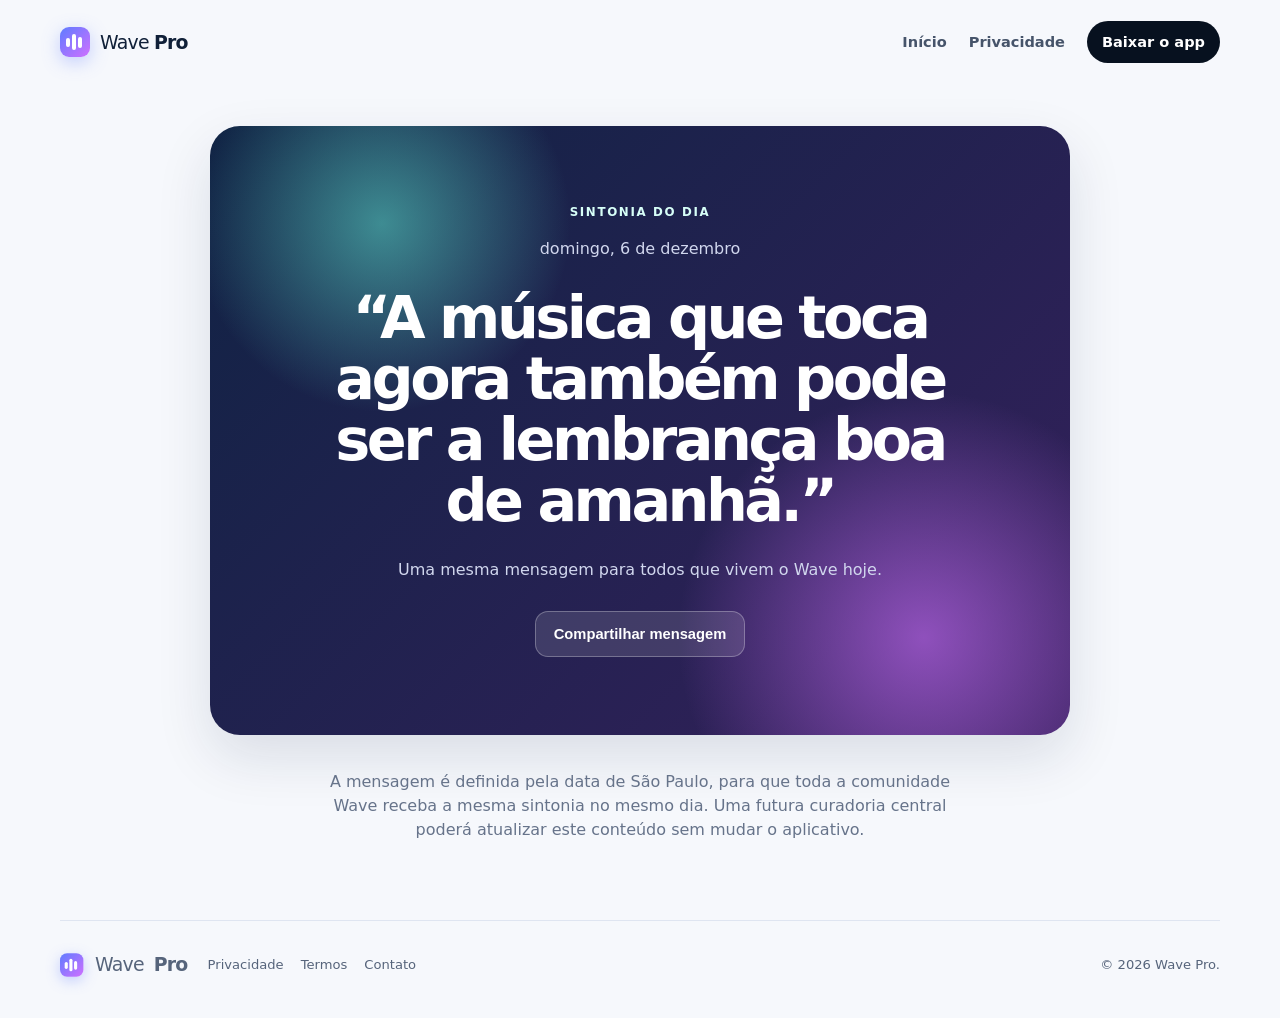
==== hoje.html @ 35218733 "Publica site institucional inicial do Wave Pro" ====
<!doctype html>
<html lang="pt-BR"><head><meta charset="utf-8"><meta name="viewport" content="width=device-width, initial-scale=1"><meta name="description" content="A Sintonia do Dia é uma mensagem compartilhada com toda a comunidade Wave."><meta name="theme-color" content="#07111f"><title>Sintonia do dia — Wave Pro</title><link rel="stylesheet" href="assets/site.css"></head><body>
<header class="site-header"><a class="brand" href="/" aria-label="Wave Pro, início"><span class="brand-mark" aria-hidden="true"><i></i><i></i><i></i></span><span>Wave <b>Pro</b></span></a><nav><a href="/">Início</a><a href="privacy.html">Privacidade</a><a class="nav-cta" href="https://play.google.com/store/apps/details?id=com.wavepro.app" target="_blank" rel="noopener">Baixar o app</a></nav></header>
<main class="daily-page"><section class="daily-card"><p class="eyebrow">SINTONIA DO DIA</p><p data-daily-date>Hoje</p><blockquote data-daily-quote>“Toda música encontra seu momento quando você decide escutar de verdade.”</blockquote><p>Uma mesma mensagem para todos que vivem o Wave hoje.</p><button class="button button-light" type="button" data-share-daily>Compartilhar mensagem</button></section><p class="daily-explanation">A mensagem é definida pela data de São Paulo, para que toda a comunidade Wave receba a mesma sintonia no mesmo dia. Uma futura curadoria central poderá atualizar este conteúdo sem mudar o aplicativo.</p></main>
<footer class="site-footer"><div class="footer-brand"><span class="brand-mark small" aria-hidden="true"><i></i><i></i><i></i></span> Wave <b>Pro</b></div><div class="footer-links"><a href="privacy.html">Privacidade</a><a href="terms.html">Termos</a><a href="mailto:qualidade.rjl@gmail.com">Contato</a></div><p>© <span data-current-year></span> Wave Pro.</p></footer><script src="assets/site.js"></script></body></html>
---- assets/site.css ----
:root { --night:#07111f; --night-soft:#0c1a2d; --ink:#102038; --muted:#66738a; --paper:#f6f8fc; --white:#fff; --wave:#5f7cff; --mint:#5fe5d1; --pink:#cf70ff; --line:#dfe5f1; --radius:24px; --shadow:0 22px 55px rgba(13,31,64,.12); }
* { box-sizing:border-box; } html { background:var(--paper); scroll-behavior:smooth; } body { margin:0; color:var(--ink); background:var(--paper); font-family:Inter,ui-sans-serif,system-ui,-apple-system,BlinkMacSystemFont,"Segoe UI",sans-serif; line-height:1.5; } a { color:inherit; text-decoration:none; } a:focus-visible,button:focus-visible { outline:3px solid var(--mint); outline-offset:3px; }
.site-header,main,.site-footer { width:min(1160px,calc(100% - 40px)); margin-inline:auto; }.site-header { min-height:84px; display:flex; align-items:center; justify-content:space-between; gap:22px; }.brand,.footer-brand { display:inline-flex; align-items:center; gap:10px; font-size:1.18rem; letter-spacing:-.04em; font-weight:500; }.brand b,.footer-brand b { font-weight:800; }.brand-mark { width:30px; height:30px; padding:7px 6px; display:inline-flex; align-items:center; gap:2px; border-radius:9px; background:linear-gradient(135deg,var(--wave),var(--pink)); box-shadow:0 5px 18px rgba(95,124,255,.34); }.brand-mark i { display:block; width:4px; border-radius:5px; background:white; }.brand-mark i:nth-child(1) { height:9px; }.brand-mark i:nth-child(2) { height:16px; }.brand-mark i:nth-child(3) { height:11px; }.brand-mark.small { transform:scale(.78); transform-origin:left center; margin-right:-5px; } nav { display:flex; align-items:center; gap:22px; color:#46546a; font-size:.91rem; font-weight:650; } nav > a:not(.nav-cta):hover,.footer-links a:hover { color:var(--wave); }.nav-cta { padding:10px 15px; color:white; background:var(--night); border-radius:100px; }
.hero { min-height:570px; margin:0 -10px 64px; padding:clamp(42px,8vw,96px) clamp(24px,7vw,82px); position:relative; overflow:hidden; color:white; display:grid; grid-template-columns:1.06fr .94fr; align-items:center; gap:42px; border-radius:34px; background:radial-gradient(circle at 78% 20%,#253f77 0,transparent 29%),radial-gradient(circle at 28% 88%,#1a5362 0,transparent 37%),linear-gradient(135deg,#07111f 0%,#0c1c35 100%); }.hero::after { content:""; position:absolute; inset:0; opacity:.24; pointer-events:none; background-image:linear-gradient(rgba(255,255,255,.08) 1px,transparent 1px),linear-gradient(90deg,rgba(255,255,255,.08) 1px,transparent 1px); background-size:42px 42px; mask-image:linear-gradient(90deg,#000 0,transparent 75%); }.hero-copy,.hero-art { position:relative; z-index:1; }.eyebrow { margin:0 0 15px; color:var(--mint); letter-spacing:.14em; font-size:.74rem; font-weight:800; } h1,h2,h3,p { margin-top:0; } h1 { max-width:680px; margin-bottom:20px; font-size:clamp(2.8rem,5.6vw,5.2rem); line-height:.98; letter-spacing:-.065em; }.lead { max-width:570px; margin-bottom:30px; color:#c4cede; font-size:1.11rem; }.hero-actions,.share-actions { display:flex; flex-wrap:wrap; gap:12px; }.button { min-height:46px; padding:12px 18px; display:inline-flex; justify-content:center; align-items:center; gap:9px; border:1px solid transparent; border-radius:13px; font-weight:780; font-size:.92rem; transition:transform .16s ease,box-shadow .16s ease,background .16s ease; cursor:pointer; }.button:hover { transform:translateY(-2px); }.button-primary { color:#061121; background:var(--mint); box-shadow:0 10px 25px rgba(95,229,209,.2); }.button-primary:hover { box-shadow:0 15px 30px rgba(95,229,209,.3); }.button-quiet { color:white; border-color:rgba(255,255,255,.26); background:rgba(255,255,255,.06); }.button-quiet:hover { background:rgba(255,255,255,.13); }.button-light { color:white; border-color:rgba(255,255,255,.28); background:rgba(255,255,255,.12); }.button-light:hover { background:rgba(255,255,255,.2); }.fine-print { margin:14px 0 0; color:#99a9c1; font-size:.8rem; }
.hero-art { min-height:370px; display:grid; place-items:center; }.orb { position:absolute; border-radius:50%; filter:blur(2px); opacity:.86; }.orb-one { width:242px; height:242px; top:9%; left:6%; background:radial-gradient(circle at 30% 30%,var(--mint),transparent 64%); }.orb-two { width:280px; height:280px; right:-6%; bottom:-1%; background:radial-gradient(circle at 60% 50%,var(--pink),transparent 64%); }.player-preview { width:min(330px,100%); padding:15px; position:relative; transform:rotate(5deg); border:1px solid rgba(255,255,255,.25); border-radius:25px; background:rgba(11,25,48,.7); box-shadow:0 30px 56px rgba(0,0,0,.35); backdrop-filter:blur(12px); }.preview-top { display:flex; align-items:center; gap:7px; color:#a7b8d6; font-size:.6rem; font-weight:800; letter-spacing:.12em; }.preview-dots { margin-left:auto; font-size:1.1rem; letter-spacing:0; }.mini-mark { width:18px; height:18px; border-radius:6px; background:linear-gradient(135deg,var(--mint),var(--wave)); }.preview-cover { height:190px; margin:15px 0; display:grid; place-items:center; border-radius:17px; background:radial-gradient(circle at 30% 30%,#97f4e7,transparent 18%),radial-gradient(circle at 75% 72%,#e28aff,transparent 27%),linear-gradient(135deg,#486bff,#14224e 60%); }.preview-cover span { font-size:6.3rem; font-weight:900; opacity:.74; }.preview-line { height:8px; width:48%; margin:7px 0; border-radius:30px; background:#72809b; opacity:.55; }.preview-line.strong { width:74%; background:white; opacity:.9; }.preview-progress { height:3px; margin:20px 0; border-radius:9px; background:#52617b; }.preview-progress span { display:block; height:100%; width:41%; border-radius:inherit; background:var(--mint); }.preview-controls { display:flex; align-items:center; justify-content:space-around; font-size:1.25rem; }.preview-controls b { width:45px; height:45px; display:grid; place-items:center; padding-left:3px; border-radius:50%; color:#07111f; background:white; }
.section { padding:72px 0; }.section-heading { max-width:700px; }.section-heading h2,.daily-banner h2 { margin-bottom:0; font-size:clamp(2rem,3.6vw,3.2rem); line-height:1.05; letter-spacing:-.055em; }.feature-grid { margin-top:34px; display:grid; grid-template-columns:repeat(3,1fr); gap:16px; }.feature-card { min-height:218px; padding:27px; border:1px solid var(--line); border-radius:var(--radius); background:var(--white); box-shadow:0 10px 30px rgba(26,41,73,.04); }.feature-number { color:var(--wave); font-size:.8rem; font-weight:850; letter-spacing:.1em; }.feature-card h3 { margin:30px 0 9px; font-size:1.2rem; letter-spacing:-.035em; }.feature-card p { color:var(--muted); font-size:.93rem; }.daily-banner { margin:22px 0 78px; padding:clamp(30px,5vw,54px); display:flex; justify-content:space-between; gap:30px; align-items:center; color:white; border-radius:var(--radius); background:linear-gradient(120deg,#4632a3,#7b42c2 53%,#286c90); }.daily-banner .eyebrow { color:#c9fff5; }.daily-banner h2 { max-width:650px; }.daily-banner p:not(.eyebrow) { margin:13px 0 0; color:#e5dcfa; }.site-footer { padding:29px 0 38px; display:flex; flex-wrap:wrap; align-items:center; gap:20px; border-top:1px solid var(--line); color:#56647b; font-size:.82rem; }.footer-links { display:flex; flex-wrap:wrap; gap:17px; }.site-footer p { margin:0 0 0 auto; }
.subpage { padding:52px 0 78px; }.subpage-header { margin:0 -10px 44px; padding:clamp(34px,6vw,66px); color:white; border-radius:30px; background:linear-gradient(120deg,#0c1b35,#173565); }.subpage-header h1 { margin-bottom:14px; font-size:clamp(2.4rem,5vw,4.5rem); }.subpage-header p:last-child { max-width:640px; margin:0; color:#c5d1e8; }.legal-content { max-width:830px; margin:auto; padding:clamp(22px,5vw,46px); border:1px solid var(--line); border-radius:var(--radius); background:white; }.legal-content h2 { margin:37px 0 12px; font-size:1.25rem; letter-spacing:-.025em; }.legal-content h2:first-child { margin-top:0; }.legal-content p,.legal-content li { color:#526078; }.legal-content ul { padding-left:22px; }.legal-content a { color:#345eea; text-decoration:underline; text-underline-offset:3px; }
.share-page { min-height:calc(100vh - 215px); padding:28px 0 68px; display:grid; place-items:center; }.share-card { width:min(860px,100%); padding:clamp(22px,5vw,48px); display:grid; grid-template-columns:minmax(180px,270px) 1fr; gap:clamp(25px,5vw,52px); align-items:center; overflow:hidden; border-radius:30px; color:white; background:radial-gradient(circle at 6% 94%,#315b7f,transparent 31%),linear-gradient(135deg,#07111f,#122a52); box-shadow:var(--shadow); }.share-cover { aspect-ratio:1; width:100%; display:grid; place-items:center; overflow:hidden; border-radius:22px; background:linear-gradient(135deg,#5c75f4,#5b277f); }.share-cover img { width:100%; height:100%; object-fit:cover; }.share-cover .cover-letter { font-size:6rem; font-weight:900; }.share-meta .eyebrow { margin-bottom:10px; }.share-meta h1 { margin-bottom:10px; font-size:clamp(2rem,4vw,3.7rem); }.share-artist { margin-bottom:27px; color:#bdc9dd; font-size:1.05rem; }.share-note { margin:16px 0 0; color:#9fb0ca; font-size:.82rem; }.invalid-share { text-align:center; }.invalid-share h1 { margin-inline:auto; }.daily-page { max-width:860px; margin:auto; padding:42px 0 78px; }.daily-card { padding:clamp(34px,8vw,78px); text-align:center; color:white; border-radius:30px; background:radial-gradient(circle at 20% 16%,rgba(95,229,209,.54),transparent 22%),radial-gradient(circle at 83% 84%,rgba(207,112,255,.6),transparent 28%),linear-gradient(135deg,#102344,#35205c); box-shadow:var(--shadow); }.daily-card .eyebrow { color:#d7fff8; }.daily-card blockquote { max-width:700px; margin:26px auto; font-size:clamp(2rem,4.6vw,3.85rem); line-height:1.04; letter-spacing:-.06em; font-weight:760; }.daily-card p { color:#d1d7ee; }.daily-card .button { margin-top:13px; }.daily-explanation { max-width:650px; margin:35px auto 0; text-align:center; color:var(--muted); }
@media (max-width:760px) { .site-header,main,.site-footer { width:min(100% - 28px,1160px); }.site-header { min-height:72px; }.site-header nav > a:not(.nav-cta) { display:none; }.hero { min-height:auto; margin:0 -1px 46px; padding:51px 27px 40px; grid-template-columns:1fr; gap:22px; border-radius:25px; }.hero-art { min-height:300px; }.player-preview { width:min(290px,90%); }.preview-cover { height:155px; }.feature-grid { grid-template-columns:1fr; }.feature-card { min-height:0; }.daily-banner { align-items:flex-start; flex-direction:column; }.site-footer p { width:100%; margin-left:0; }.share-card { grid-template-columns:1fr; }.share-cover { width:min(260px,100%); }.subpage { padding-top:29px; } } @media (max-width:380px) { .site-header { gap:10px; }.nav-cta { padding:9px 12px; font-size:.8rem; }.brand { font-size:1rem; }.brand-mark { transform:scale(.86); transform-origin:left center; margin-right:-3px; } }
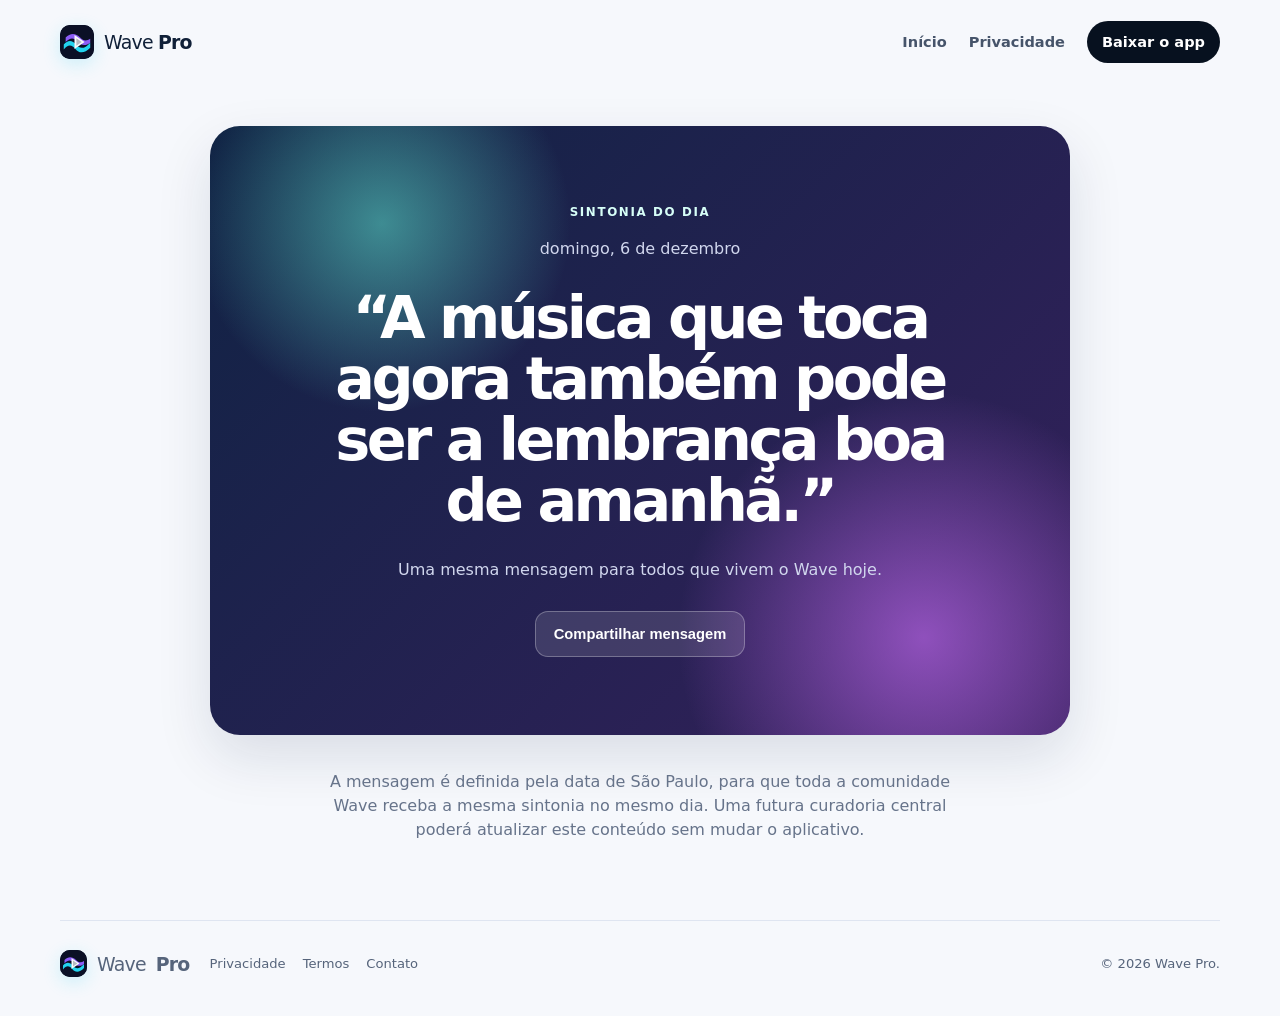
==== commit 8b4f9164: "Alinha marca e páginas legais ao Wave Pro" ====
--- a/hoje.html
+++ b/hoje.html
@@ -1,5 +1,5 @@
 <!doctype html>
 <html lang="pt-BR"><head><meta charset="utf-8"><meta name="viewport" content="width=device-width, initial-scale=1"><meta name="description" content="A Sintonia do Dia é uma mensagem compartilhada com toda a comunidade Wave."><meta name="theme-color" content="#07111f"><title>Sintonia do dia — Wave Pro</title><link rel="stylesheet" href="assets/site.css"></head><body>
-<header class="site-header"><a class="brand" href="/" aria-label="Wave Pro, início"><span class="brand-mark" aria-hidden="true"><i></i><i></i><i></i></span><span>Wave <b>Pro</b></span></a><nav><a href="/">Início</a><a href="privacy.html">Privacidade</a><a class="nav-cta" href="https://play.google.com/store/apps/details?id=com.wavepro.app" target="_blank" rel="noopener">Baixar o app</a></nav></header>
+<header class="site-header"><a class="brand" href="/" aria-label="Wave Pro, início"><img class="brand-mark" src="assets/wave-pro-mark.svg" alt=""><span>Wave <b>Pro</b></span></a><nav><a href="/">Início</a><a href="privacy.html">Privacidade</a><a class="nav-cta" href="https://play.google.com/store/apps/details?id=com.wavepro.app" target="_blank" rel="noopener">Baixar o app</a></nav></header>
 <main class="daily-page"><section class="daily-card"><p class="eyebrow">SINTONIA DO DIA</p><p data-daily-date>Hoje</p><blockquote data-daily-quote>“Toda música encontra seu momento quando você decide escutar de verdade.”</blockquote><p>Uma mesma mensagem para todos que vivem o Wave hoje.</p><button class="button button-light" type="button" data-share-daily>Compartilhar mensagem</button></section><p class="daily-explanation">A mensagem é definida pela data de São Paulo, para que toda a comunidade Wave receba a mesma sintonia no mesmo dia. Uma futura curadoria central poderá atualizar este conteúdo sem mudar o aplicativo.</p></main>
-<footer class="site-footer"><div class="footer-brand"><span class="brand-mark small" aria-hidden="true"><i></i><i></i><i></i></span> Wave <b>Pro</b></div><div class="footer-links"><a href="privacy.html">Privacidade</a><a href="terms.html">Termos</a><a href="mailto:qualidade.rjl@gmail.com">Contato</a></div><p>© <span data-current-year></span> Wave Pro.</p></footer><script src="assets/site.js"></script></body></html>
+<footer class="site-footer"><div class="footer-brand"><img class="brand-mark small" src="assets/wave-pro-mark.svg" alt=""> Wave <b>Pro</b></div><div class="footer-links"><a href="privacy.html">Privacidade</a><a href="terms.html">Termos</a><a href="mailto:qualidade.rjl@gmail.com">Contato</a></div><p>© <span data-current-year></span> Wave Pro.</p></footer><script src="assets/site.js"></script></body></html>
--- a/assets/site.css
+++ b/assets/site.css
@@ -7,3 +7,13 @@
 .subpage { padding:52px 0 78px; }.subpage-header { margin:0 -10px 44px; padding:clamp(34px,6vw,66px); color:white; border-radius:30px; background:linear-gradient(120deg,#0c1b35,#173565); }.subpage-header h1 { margin-bottom:14px; font-size:clamp(2.4rem,5vw,4.5rem); }.subpage-header p:last-child { max-width:640px; margin:0; color:#c5d1e8; }.legal-content { max-width:830px; margin:auto; padding:clamp(22px,5vw,46px); border:1px solid var(--line); border-radius:var(--radius); background:white; }.legal-content h2 { margin:37px 0 12px; font-size:1.25rem; letter-spacing:-.025em; }.legal-content h2:first-child { margin-top:0; }.legal-content p,.legal-content li { color:#526078; }.legal-content ul { padding-left:22px; }.legal-content a { color:#345eea; text-decoration:underline; text-underline-offset:3px; }
 .share-page { min-height:calc(100vh - 215px); padding:28px 0 68px; display:grid; place-items:center; }.share-card { width:min(860px,100%); padding:clamp(22px,5vw,48px); display:grid; grid-template-columns:minmax(180px,270px) 1fr; gap:clamp(25px,5vw,52px); align-items:center; overflow:hidden; border-radius:30px; color:white; background:radial-gradient(circle at 6% 94%,#315b7f,transparent 31%),linear-gradient(135deg,#07111f,#122a52); box-shadow:var(--shadow); }.share-cover { aspect-ratio:1; width:100%; display:grid; place-items:center; overflow:hidden; border-radius:22px; background:linear-gradient(135deg,#5c75f4,#5b277f); }.share-cover img { width:100%; height:100%; object-fit:cover; }.share-cover .cover-letter { font-size:6rem; font-weight:900; }.share-meta .eyebrow { margin-bottom:10px; }.share-meta h1 { margin-bottom:10px; font-size:clamp(2rem,4vw,3.7rem); }.share-artist { margin-bottom:27px; color:#bdc9dd; font-size:1.05rem; }.share-note { margin:16px 0 0; color:#9fb0ca; font-size:.82rem; }.invalid-share { text-align:center; }.invalid-share h1 { margin-inline:auto; }.daily-page { max-width:860px; margin:auto; padding:42px 0 78px; }.daily-card { padding:clamp(34px,8vw,78px); text-align:center; color:white; border-radius:30px; background:radial-gradient(circle at 20% 16%,rgba(95,229,209,.54),transparent 22%),radial-gradient(circle at 83% 84%,rgba(207,112,255,.6),transparent 28%),linear-gradient(135deg,#102344,#35205c); box-shadow:var(--shadow); }.daily-card .eyebrow { color:#d7fff8; }.daily-card blockquote { max-width:700px; margin:26px auto; font-size:clamp(2rem,4.6vw,3.85rem); line-height:1.04; letter-spacing:-.06em; font-weight:760; }.daily-card p { color:#d1d7ee; }.daily-card .button { margin-top:13px; }.daily-explanation { max-width:650px; margin:35px auto 0; text-align:center; color:var(--muted); }
 @media (max-width:760px) { .site-header,main,.site-footer { width:min(100% - 28px,1160px); }.site-header { min-height:72px; }.site-header nav > a:not(.nav-cta) { display:none; }.hero { min-height:auto; margin:0 -1px 46px; padding:51px 27px 40px; grid-template-columns:1fr; gap:22px; border-radius:25px; }.hero-art { min-height:300px; }.player-preview { width:min(290px,90%); }.preview-cover { height:155px; }.feature-grid { grid-template-columns:1fr; }.feature-card { min-height:0; }.daily-banner { align-items:flex-start; flex-direction:column; }.site-footer p { width:100%; margin-left:0; }.share-card { grid-template-columns:1fr; }.share-cover { width:min(260px,100%); }.subpage { padding-top:29px; } } @media (max-width:380px) { .site-header { gap:10px; }.nav-cta { padding:9px 12px; font-size:.8rem; }.brand { font-size:1rem; }.brand-mark { transform:scale(.86); transform-origin:left center; margin-right:-3px; } }
+
+/* Identidade compartilhada com o ícone oficial do app e leitura mais sóbria das páginas legais. */
+.brand-mark { width:34px; height:34px; padding:0; display:block; flex:0 0 auto; border-radius:10px; background:#0B1026; box-shadow:0 5px 18px rgba(34,211,238,.20); }
+.brand-mark.small { width:27px; height:27px; transform:none; margin-right:0; }
+.subpage { padding:40px 0 64px; }
+.subpage-header { margin:0 0 28px; padding:clamp(28px,4vw,48px); border-radius:24px; }
+.subpage-header h1 { margin-bottom:10px; font-size:clamp(2.2rem,4vw,3.4rem); }
+.legal-content { padding:clamp(22px,4vw,36px); }
+.legal-content h2 { margin:30px 0 10px; }
+@media (max-width:760px) { .subpage { padding:26px 0 52px; }.subpage-header { padding:26px 22px; border-radius:22px; }.legal-content { padding:24px 22px; border-radius:20px; } }
